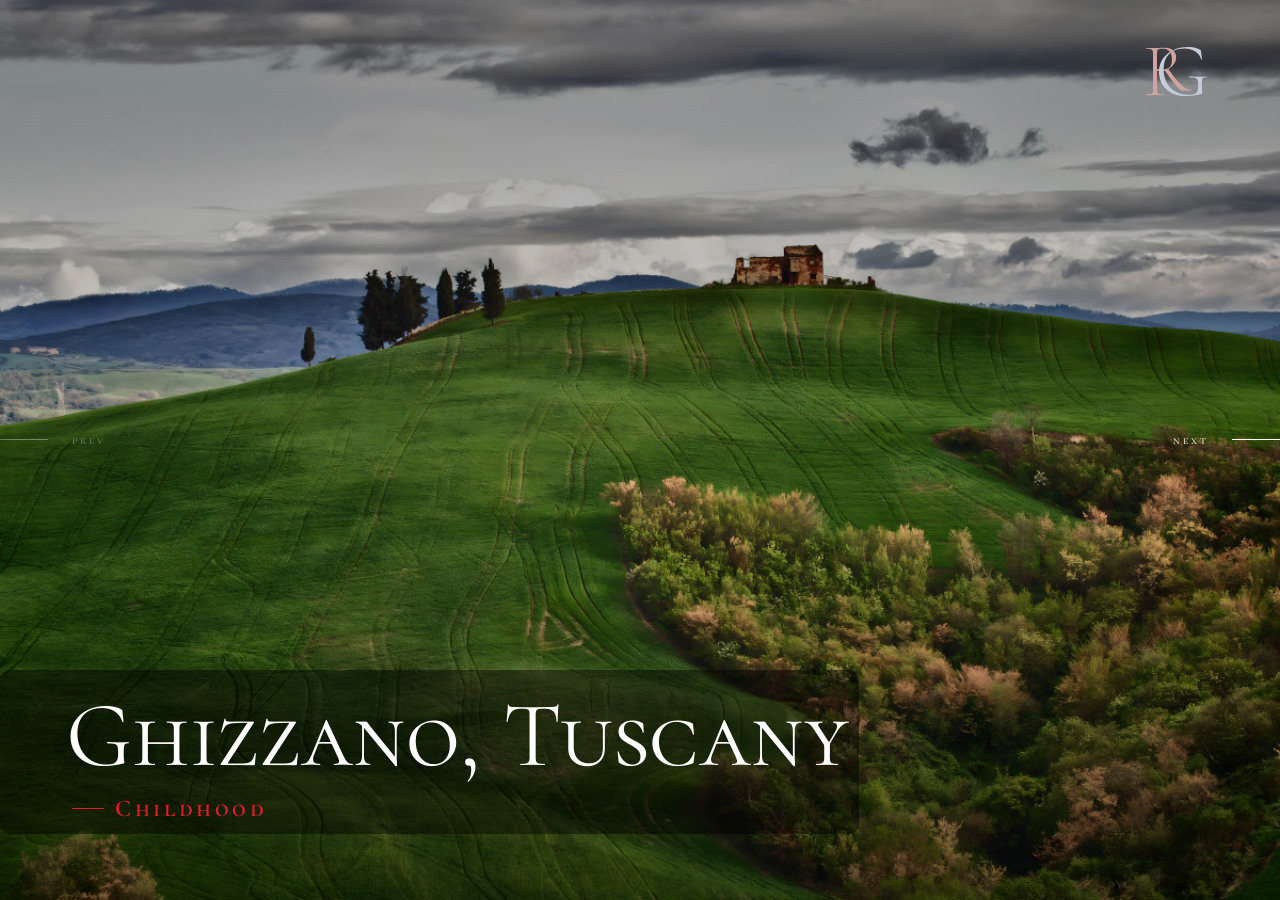
==== about/index.html @ 848dc3fd "js" ====
<html><head>
    <title>About | Rosaria Giorgi</title>
    <!-- Metadata -->
    <meta charset="utf-8" />
    <meta name="viewport" content="width=device-width, initial-scale=1">
    <meta property="og:title" content="About Rosaria Giorgi">
    <meta property="og:description" content="Mystery Writer">
    <meta property="og:image" content="https://www.rosariagiorgi.com/assets/images/RosariaGiorgi-face.jpg">

    <!-- Favicon -->
    <link rel="icon" href="../assets/images/RG.svg">
    <!-- CSS Plugins -->
    <link rel="stylesheet" href="../assets/css/plugins.min.css">
    <!-- Custom CSS File -->
    <link rel="stylesheet" href="../assets/css/style.css">
    <link href='https://fonts.googleapis.com/css?family=Cormorant SC' rel='stylesheet'>
    <link href='https://fonts.googleapis.com/css?family=Charm' rel='stylesheet'>
  </head>
  <body>
    <div class="ms-main-container loaded" style="opacity: 1;">
      <!-- Preloader -->
      <div class="ms-preloader" style="opacity: 0; visibility: hidden;"></div>
      <!-- Header -->
      <header class="ms-header navbar-white" >
        <nav class="ms-nav">
          <div class="ms-logo nodisplay" >
            <a href="index.html" data-type="page-transition">
              <div class="logo-dark"><img src="../assets/images/RG.svg" alt="logo image"></div>
              <div class="logo-light current"><img src="../assets/images/RG.svg" alt="logo image"></div>
            </a>
          </div>
          <button class="hamburger" type="button" data-toggle="navigation">
          <span class="hamburger-box" >
            <span class="hamburger-label"></span>
            <span class="hamburger-inner logo-light current">
                <img src="../assets/images/RG.svg" alt="logo image">
            </span>
          </span>
          </button>
          <div class="height-full-viewport">
            <ul class="ms-navbar">
              <!-- Nav Link -->
              <li class="nav-item">
                <a href="../" data-type="page-transition">
                  <span class="ms-btn">Home</span>
                  <span class="nav-item__label">Back to home page</span>
                </a>
              </li>
              <!-- Nav Link -->
              <li class="nav-item nodisplay">
                <a href="../TheLessUnkind" data-type="page-transition">
                  <span class="ms-btn">The Less Unkind</span>
                  <span class="nav-item__label">A Mystery of Secrets, art and unlikely friendships</span>
                </a>
              </li>
              <!-- Nav Link -->
              <li class="nav-item">
                <a href="../about" data-type="page-transition">
                  <span class="ms-btn">About</span>
                  <span class="nav-item__label">A bit about me</span>
                </a>
              </li>
            </ul>
          </div>
        </nav>
      </header>
      <!-- Container -->
      <main class="ms-container home-slider">
        <!-- Swiper Slider -->
        <div class="swiper-container swiper-container-horizontal">
          <div class="swiper-wrapper">
            <!-- Slide -->
            <div class="swiper-slide">
              <div class="slide-inner" data-swiper-parallax="45%">
                <div class="overlay"></div>
                <div class="slide-inner--image" style="background-image: url('../assets/images/Ghizzano-1.jpg')"></div>
                <div class="slide-inner--info dark_background">
                  <div id="Childhood-popover" class="rg-popover" popover>
                    <p>
                      I grew up in a quaint little Italian village, nestled among the rolling hills of Tuscany.
                       With more books than people, I read all the time, devouring every genre that came my way.
                    </p>
                  </div>
                  <h1>Ghizzano, Tuscany</h1>
                  <button popovertarget="Childhood-popover" class="ms-btn--slider">Childhood</button>
                </div>
              </div>
            </div>
            <!-- Slide -->
            <div class="swiper-slide">
              <div class="slide-inner" data-swiper-parallax="45%">
                <div class="overlay"></div>
                <div class="slide-inner--image" style="background-image: url('../assets/images/Pisa-2.jpg')">
                </div>
                <div class="slide-inner--info dark_background">
                  <div id="University-popover" class="rg-popover" popover>
                    <p>
                      I studied Scandinavian Languages and Literature, graduating summa cum
  laude from the University of Pisa.
                    </p>
                </div>
                  <h1>Pisa, Italy</h1>
                  <button popovertarget="University-popover" class="ms-btn--slider">University</button>
                </div>
              </div>
            </div>
            <!-- Slide -->
            <div class="swiper-slide">
              <div class="slide-inner" data-swiper-parallax="45%">
                <div class="overlay"></div>
                <div class="slide-inner--image" style="background-image: url('../assets/images/Copenhagen-4.webp')">
                </div>
                <div class="slide-inner--info dark_background">
                  <div id="Researcher-popover" class="rg-popover" popover>
                    <p>
                      My thesis took me to Copenhagen. I stumbled across the
  bold idea of a Denmark-Sweden bridge, which would later captivate audiences worldwide when starring in its own TV show …<i>The
  Bridge</i>.
                    </p>                    
                  </div>

                  <h1>Copenhagen, Denmark</h1>
                  <button popovertarget="Researcher-popover" class="ms-btn--slider">Researcher</button>
                </div>
              </div>
            </div>
            <!-- Slide -->
            <div class="swiper-slide">
              <div class="slide-inner" data-swiper-parallax="45%">
                <div class="overlay"></div>
                <div class="slide-inner--image" style="background-image: url('../assets/images/Dublin-1.jpg')">
                </div>
                <div class="slide-inner--info dark_background">
                  <div id="Entrepreneur-popover" class="rg-popover" popover>
                    <p>
                      The Celtic Tiger transformed me into an entrepreneur. I founded a fashion startup 
                      and spent over a decade in Dublin, mastering the art of dodging raindrops.
                    </p>                    
                  </div>

                  <h1>Dublin, Ireland</h1>
                  <button popovertarget="Entrepreneur-popover" class="ms-btn--slider">Entrepreneur</button>
                </div>
              </div>
            </div>
            <!-- Slide -->
            <div class="swiper-slide">
              <div class="slide-inner" data-swiper-parallax="45%">
                <div class="overlay"></div>
                <div class="slide-inner--image" style="background-image: url('../assets/images/Xauxa-1.jpg')">
                </div>
                <div class="slide-inner--info dark_background">
                  <div id="Startups-popover" class="rg-popover" popover>
                    <p>
                      I’ve been a founder in fashion, technology, travel and even chocolate startups. 
                      These ventures have taken me on a thrilling journey where style meets innovation and 
                      wanderlust fuels progress.
                    </p>                    
                  </div>

                  <h1>The World</h1>
                  <button popovertarget="Startups-popover" class="ms-btn--slider">Startups</button>
                </div>
              </div>
            </div>
            <!-- Slide -->
            <div class="swiper-slide">
              <div class="slide-inner" data-swiper-parallax="45%">
                <div class="overlay"></div>
                <div class="slide-inner--image" style="background-image: url('../assets/images/Puccino-1.jpg')">
                </div>
                <div class="slide-inner--info dark_background">
                  <div id="Author-popover" class="rg-popover" popover>
                    <p>
                      I swapped the Irish rain for the
  Canadian snow when I moved to Toronto, where I currently live with my husband and
  our feline overlord, Puccino, aka The King of Toronto.
                    </p>                    
                  </div>
                  <h1>Toronto, Canada</h1>
                  <button popovertarget="Author-popover" class="ms-btn--slider">Author</button>
                </div>
              </div>
            </div>            
            <!-- Slide -->
            <div class="swiper-slide">
              <div class="slide-inner" data-swiper-parallax="45%">
                <div class="overlay"></div>
                <div class="slide-inner--image" style="background-image: url('../assets/images/RosariaGiorgi-3.jpg')">
                </div>
                <div class="slide-inner--info dark_background">

                    <h6>
                      <a href="https://x.com/giorgirosaria" target="_blank">
                          <svg xmlns="http://www.w3.org/2000/svg"  viewBox="0 0 50 50" width="32px" fill="white"><path d="M 5.9199219 6 L 20.582031 27.375 L 6.2304688 44 L 9.4101562 44 L 21.986328 29.421875 L 31.986328 44 L 44 44 L 28.681641 21.669922 L 42.199219 6 L 39.029297 6 L 27.275391 19.617188 L 17.933594 6 L 5.9199219 6 z M 9.7167969 8 L 16.880859 8 L 40.203125 42 L 33.039062 42 L 9.7167969 8 z"/></svg>
                      </a>
                      &nbsp;&nbsp;&nbsp;
                      <a href="https://instagram.com/rosaria.giorgi" target="_blank">
                        <svg xmlns="http://www.w3.org/2000/svg"  viewBox="0 0 50 50" width="32px"  fill="white"><path d="M 16 3 C 8.8324839 3 3 8.8324839 3 16 L 3 34 C 3 41.167516 8.8324839 47 16 47 L 34 47 C 41.167516 47 47 41.167516 47 34 L 47 16 C 47 8.8324839 41.167516 3 34 3 L 16 3 z M 16 5 L 34 5 C 40.086484 5 45 9.9135161 45 16 L 45 34 C 45 40.086484 40.086484 45 34 45 L 16 45 C 9.9135161 45 5 40.086484 5 34 L 5 16 C 5 9.9135161 9.9135161 5 16 5 z M 37 11 A 2 2 0 0 0 35 13 A 2 2 0 0 0 37 15 A 2 2 0 0 0 39 13 A 2 2 0 0 0 37 11 z M 25 14 C 18.936712 14 14 18.936712 14 25 C 14 31.063288 18.936712 36 25 36 C 31.063288 36 36 31.063288 36 25 C 36 18.936712 31.063288 14 25 14 z M 25 16 C 29.982407 16 34 20.017593 34 25 C 34 29.982407 29.982407 34 25 34 C 20.017593 34 16 29.982407 16 25 C 16 20.017593 20.017593 16 25 16 z"/></svg>
                    </a>
                    &nbsp;&nbsp;&nbsp;&nbsp;
                      <a href="mailto:info@rosariagiorgi.com" target="_blank">
                        <svg xmlns="http://www.w3.org/2000/svg" viewBox="0 0 512 512" width="32px"  fill="white">
                          <g>
                            <g>
                              <path d="M503.83,78.979H8.17c-4.513,0-8.17,3.658-8.17,8.17v337.702c0,4.512,3.657,8.17,8.17,8.17h495.66
                                c4.513,0,8.17-3.658,8.17-8.17V87.149C512,82.637,508.343,78.979,503.83,78.979z M495.66,416.681H16.34V95.319H495.66V416.681z"/>
                            </g>
                          </g>
                          <g>
                            <g>
                              <path d="M473.351,386.123L330.108,256l143.24-130.123c3.34-3.034,3.588-8.201,0.555-11.541c-3.035-3.34-8.202-3.586-11.542-0.553
                                L256,301.246L49.642,113.786c-3.338-3.033-8.506-2.788-11.542,0.553c-3.034,3.34-2.787,8.507,0.554,11.541L181.892,256
                                L38.655,386.12c-3.34,3.034-3.588,8.201-0.553,11.541c1.612,1.775,3.828,2.677,6.05,2.677c1.961,0,3.926-0.702,5.491-2.123
                                l144.4-131.177l56.464,51.293c1.558,1.415,3.525,2.123,5.494,2.123c1.968,0,3.936-0.707,5.494-2.123l56.465-51.294
                                l144.404,131.181c1.565,1.422,3.531,2.123,5.491,2.123c2.222,0,4.437-0.902,6.05-2.677
                                C476.939,394.324,476.692,389.157,473.351,386.123z"/>
                            </g>
                          </g>
                        </svg>
                    </a>
                    </h6>
                  <a href="mailto:info@rosariagiorgi.com"  class="ms-btn--slider">Get in Touch</a>
                </div>
              </div>
            </div>
          </div>
          <div class="swiper-nav-btn">
            <div class="swiper-button-prev swiper-button-white">prev</div>
            <div class="swiper-button-next swiper-button-white swiper-button-disabled">next</div>
          </div>
          <!-- Pagination -->
          <div class="expanded-timeline">
            <div class="expanded-timeline__counter"><span>4</span><span>4</span></div>
            <div class="swiper-pagination swiper-pagination-progress"><span class="swiper-pagination-progressbar" style="transform: translate3d(0px, 0px, 0px) scaleX(1) scaleY(1); transition-duration: 1000ms;"></span></div>
            <div class="scroll-message">
              <svg xmlns="http://www.w3.org/2000/svg" viewBox="0 0 16.5 15.98" class="scroll-svg"><title>Asset 1</title><g>
              <g data-name="Layer 1"><polygon fill="#fff" points="0 4.64 0.71 5.34 3.85 2.2 3.85 15.98 4.85 15.98 4.85 2.2 8 5.34 8.71 4.64 4.35 0.29 0 4.64"></polygon><polygon fill="#fff" points="11.65 0 11.65 13.79 8.5 10.64 7.79 11.35 12.15 15.7 16.5 11.35 15.79 10.64 12.65 13.79 12.65 0 11.65 0"></polygon></g></g></svg>Scroll
            </div>
          </div>
        </div>
      </main>
      <!-- /Container -->
    </div>
    <!-- JS Libraries -->
    <!-- jquery-2.1.3.min js -->
    <script type="text/javascript" src="../assets/js/jquery-3.2.1.min.js"></script>
    <!-- Vendors -->
    <script type="text/javascript" src="../assets/js/plugins.min.js"></script>
    <!-- Main js -->
    <script type="text/javascript" src="../assets/js/main.js"></script>
  
</body></html>
---- assets/css/style.css ----
/**
 * 1. General style
 */

::selection {
    background: #555;   
    color: #fff;
}
::-moz-selection {
    background: #555;    
    color: #fff;
}
body {
    background: #151515;
    padding: 0;
    margin: 0 auto;
    min-height: 100dvh;
    font-family: 'Cormorant SC';
    font-size: 22px;
    color: #151515;
}
article,
aside,
details,
figcaption,
footer,
header,
hgroup,
nav,
section {
    display: block;
}
button, a {
    color: #df1f29;
    text-decoration: none;
    font-family: 'Cormorant SC';
    font-size: x-large;
}
blockquote {
    padding: 10px 20px;
    color: #151515;
    font-size: 1.4em;
    font-style: italic;
    font-weight: 300;
    margin: 0 auto 30px;
}
ul {
    list-style-type: none;
    list-style: none;
    padding-left: 0 !important;
    -webkit-padding-start: initial !important;
    -moz-padding-start: initial;
}
menu,
ol,
ul {
    padding: 0 !important;
}
button {
    background: transparent;
    border: none;
}
button:focus {
    outline: none;
}
input,
textarea {
    font-family: 'Yantramanav', Arial;
}
textarea {
    padding: 14px;
}
input:focus,
textarea:focus {
    outline: none !important;
    border: 1px solid #df1f29;
    box-shadow: none;
}
input[type="submit"] {
    position: absolute;
    display: inline-block;
    left: 0;
    top: 0;
    opacity: 0;
    z-index: 3;
    width: 100%;
    height: 100%;
    padding: 0;
    margin: 0;
    cursor: pointer;
}
input[type="submit"]:focus {
    outline: none;
}
img {
    width: 100%;
}

/* 1.1 Typography */

h1,
h2,
h4,
h5,
h6 {
    color: #151515;
    margin-top: 0;
    text-transform: none;
}
h1 {
    font-size: calc(80px + 1vw);
}
h2 {
    font-size: calc(36px + 16 * (100vw - 992px) / 1508);
}
h3 {
    font-size: calc(28px + 16 * (100vw - 992px) / 1508);
    margin-bottom: 20px;
}
h4 {
    font-size: calc(24px + 16 * (100vw - 992px) / 1508);
    font-weight: 300;
}
h5 {
    font-size: 20px;
    font-weight: 400;
}
h6 {
    font-size: 18px;
    font-weight: 400;
    margin-bottom: calc(10px + 10 * (100vw - 992px) / 1508);
}
p {
    font-size: calc(18px + 2 * (100vw - 992px) / 1508);
    line-height: 1.8;
    font-weight: 300;
}

/* 1.2 Specials Classes */

.c-white {
    color: #fff !important;
}
.navbar-white {
    color: #fff;
    background-color: transparent !important;
}
.center-block {
    display: flex;
    justify-content: center;
}
.align-left {
    text-align: left;
}
.align-right {
    text-align: right;
}
.align-center {
    text-align: center;
    display: block;
}
.socials li {
    display: inline-block;
}
.share-links a {
    font-size: 19px;
    padding: .5em;
}
[class*="socicon-"] {
  display: inline-block;
  color: inherit;
  margin: 0;
  transition: opacity .3s ease;
}
#contact [class*="socicon-"] {
  padding-right: .7em;
}
[class*="socicon-"]:hover {
  opacity: .4;
}
/* 1.3 Button */

.ms-button {
  color: #151515;
  display: inline-block;
  position: relative;
  padding: .5em 1em;
  margin-bottom: 0;
  font-weight: 400 !important;
  font-size: 14px;
  letter-spacing: .15em;
  text-transform: none;
  text-align: center;
  white-space: nowrap;
  vertical-align: middle;
  touch-action: manipulation;
  cursor: pointer;
  -webkit-user-select: none;
  -moz-user-select: none;
  -ms-user-select: none;
  user-select: none;
  background-image: none;
  text-decoration: none;
  border: solid 1px;
  transition: color .4s ease;
}
.ms-button:after {
    position: absolute;
    display: block;
    content: attr(data-title);
    padding: 7px 0;
    font-size: 14px;
    left: 0;
    top: 0;
    width: 0%;
    background: #df1f29;
    color: #fff;
    text-indent: 1rem;
    transition: all .3s ease;
    overflow: hidden;
    border: none;
    bottom: 0;
}
.ms-button:hover {
  color: #df1f29;
}
.ms-button:active::after,
.ms-button:focus::after,
.ms-button:hover::after {
    width: 100%;
    padding-right: 25px;
}

.ms-btn--slider {
  text-transform: none;
  text-decoration: none;
  position: relative;
  display: flex;
  align-items: center;
  width: 17em;
  font-weight: 600;
  letter-spacing: .15em;
}
.ms-btn--slider::before{
    content: '';
    height: .1rem;
    width: 2rem;
    margin-right: .7rem;
    background: #df1f29;
    transition: width .3s ease;
}
.ms-btn--slider:hover::before {
  width: 3rem;
}

/**
 * 2. Header
 */

.ms-header {
    position: fixed;
    width: 100%;
    background-color: #fff;
    z-index: 3;
}
/* 2.1 Menu */

.ms-logo {
    position: relative;
    z-index: 7;
    height: 50px;
}
.logo-dark,
.logo-light {
    position: absolute;
    width: 100%;
    height: 100%;
    opacity: 0;
    transition: opacity .3s ease .4s;
}
.ms-logo img {
    width: auto;
    height: 100%;
}
.logo-dark.current,
.logo-light.current {
    opacity: 1;
}
.logo-dark.active,
.logo-light.active {
    opacity: 1;
    transition: opacity .1s;
}
.ms-nav {
    padding: 2em 3em;
    color: inherit;
}

/* 2.2 Burger button */

.hamburger {
    margin-right: 0;
    margin-left: auto;
    overflow: visible;
    cursor: pointer;
    z-index: 7;
    border: 0;
    transition-timing-function: linear;
    transition-duration: .3s ease;
    transition-property: opacity, -webkit-filter;
    transition-property: opacity, filter;
    transition-property: opacity, filter, -webkit-filter;
}
.navbar-white .hamburger-label {
    color: #fff;
}
.hamburger-label {
    display: block;
    font-family: 'Yantramanav', Arial;
    font-size: 16px;
    width: 100%;
    height: auto;
    position: relative;
    top: 0;
    left: -4em;
    padding-right: 4em;
    text-transform: none;
    line-height: 1.5em;
    transition: color .3s ease .4s;
    color: #151515;
}
.hamburger.is-active .hamburger-label {
    color: #fff !important;
    transition: color .1s ease;
}
.hamburger-box {
    position: relative;
    display: inline-block;
    vertical-align: middle;
}
.hamburger-inner {
    display: block;
    top: 0;
}


.nodisplay{
    display: none !important;
}

/* 2.3 Collapse navigation */

.ms-nav {
    display: flex;
    align-items: center;
}
.height-full-viewport {
    position: fixed;
    display: flex;
    flex-direction: column;
    justify-content: center;
    align-items: center;
    overflow-y: auto;
    left: 0;
    top: 0;
    width: 100%;
    height: 0%;
    background-color: #151515;
    z-index: 5;
    overflow: hidden;
    transition: height .8s cubic-bezier(0.3, 1, 0.3, 1) .1s;
}
.ms-navbar {
    z-index: 6;
    margin: 0 auto;
    display: block;
    width: auto;
    height: auto;
    top: 0;
    left: 0;
}
.ms-nav.is-visible .height-full-viewport {
    height: 100dvh;
    transition: height 1s ease;
}
.nav-item {
    cursor: pointer;
    padding: .75em;
    opacity: 0;
    width: 400px;
    margin-left: 3em;
    transition: opacity .3s ease;
}
.ms-navbar a {
    display: block;
}
.ms-navbar .ms-btn {
    display: inline-block;
    text-transform: none;
    line-height: 1;
    padding: 0 0.25em;
    position: relative;
}
.ms-navbar .ms-btn {
    font-size: 1.75em;
    letter-spacing: .02em;
    color: #fff;
    font-weight: 700 !important;
    -webkit-backface-visibility: hidden;
    backface-visibility: hidden;
}
.ms-btn::before {
    content: '';
    position: absolute;
    top: 0;
    left: 0;
    width: 100%;
    height: 100%;
    background: #df1f29;
    height: .1rem;
    top: 50%;
    width: 0;
    transition: width .3s ease;
}
.nav-item__label {
    position: relative;
    display: block;
    margin: 0.5em 0 0 0;
    margin-top: 0.25em;
    padding: 0.5em;
    color: #555;
    transition: color .3s ease;
    text-decoration: none;
}
.nav-item:hover .nav-item__label {
    color: #9a9a9a;
}
.is-visible .nav-item {
    opacity: 1;
    transition: opacity 2s cubic-bezier(0.16, 1.08, 0.38, 0.98) .3s;
}
.nav-item .ms-btn {
    transition: all .3s ease;
}
.nav-item:active .ms-btn,
.nav-item:focus .ms-btn,
.nav-item:hover .ms-btn {
    color: #df1f29;
    opacity: 1;
    padding-left: 2.4rem;
}
.nav-item:active .ms-btn::before,
.nav-item:focus .ms-btn::before,
.nav-item:hover .ms-btn::before {
    width: 2rem;
}

/**
 * 3. Pages Style
 */

.ms-preloader {
    width: 100%;
    height: 100%;
    position: fixed;
    z-index: 8;
    top: 0;
    left: 0;
    opacity: 1;
    visibility: visible;
    background-color: #151515;
}
.ms-main-container {
    position: relative;
    width: 100%;
    min-height: 100dvh;
    opacity: 0;
    background-color: #fff;
}
.ms-container {
    width: 100%;
    height: 100%;
    position: relative;
    padding-top: 12em;
}
.ms-section__block {
    width: 85%;
    max-width: 88em;
    margin: 0 auto 6em;
}
.ms-page-title span {
    text-transform: none;
    letter-spacing: .15em;
    color: #df1f29;
}
.page-header {
    text-transform: none;
    position: relative;
    margin: 15px 0;
}
.page-desc {
    width: 50vh;
    font-size: 1.5em;
    line-height: 1.5;
    color: #151515;
    letter-spacing: .05em;
}

/**
 * 4. Home Slider
 */

.home-slider {
    padding-top: 0 !important;
}
.swiper-container {
    width: 100%;
    height: 100dvh;
}
.swiper-slide {
    overflow: hidden;
}
.overlay {
    position: absolute;
    width: 100%;
    height: 100%;
    top: 0;
    left: 0;
    z-index: 1;
    opacity: 1;
    background: -moz-linear-gradient(top, black 0, transparent 50%, transparent 63%, rgba(0, 0, 0, 1) 100%);
    background: -webkit-linear-gradient(top, black 0, transparent 50%, transparent 63%, rgba(0, 0, 0, 1) 100%);
    background: linear-gradient(to bottom, black 0, transparent 50%, transparent 63%, rgba(0, 0, 0, 1) 100%);
    filter: progid: DXImageTransform.Microsoft.gradient(startColorstr='#000000', endColorstr='#c9000000', GradientType=0);
    transition: all .65s ease;
}
.swiper-slide-duplicate-active .overlay,
.swiper-slide-active .overlay {
    opacity: .4;
}
.slide-inner {
    position: absolute;
    width: 100%;
    height: 100%;
    left: 0;
    top: 0;
    background: #000;
}
.slide-inner--image {
    position: absolute;
    width: 100%;
    height: 100%;
    background-size: cover;
    background-position: center;
    opacity: .2;
    transform: scale(1.07);
    -webkit-transition: opacity .6s ease-in-out, transform 2s ease .7s;
    -moz-transition: opacity .6s ease-in-out, transform 2s ease .7s;
    transition: opacity .6s ease-in-out, transform 2s ease .7s;
}
.swiper-slide-duplicate-active .slide-inner--image,
.swiper-slide-active .slide-inner--image {
    opacity: 1;
    transform: scale(1);
}

/* 4.1 Slider navigation buttons */

.swiper-button-prev,
.swiper-button-next {
    text-transform: none;
    color: #fff;
    letter-spacing: .2em;
    line-height: 2em;
    font-size: 12px;
    width: auto;
    height: 24px;
    background-image: none !important;
    -webkit-backface-visibility: hidden;
    backface-visibility: hidden;
}
.swiper-button-prev {
    padding-left: 6em;
    left: 0;
    -webkit-transition: padding-left .3s ease;
    -moz-transition: padding-left .3s ease;
    transition: padding-left .3s ease;
}
.swiper-button-next {
    padding-right: 6em;
    right: 0;
    -webkit-transition: padding-right .3s ease;
    -moz-transition: padding-right .3s ease;
    transition: padding-right .3s ease;
}
.swiper-button-prev::after {
    content: "";
    width: 4em;
    height: 1px;
    background-color: #fff;
    position: absolute;
    left: 0;
    top: calc(50% - 1px);
    -webkit-transition: width .3s ease;
    -moz-transition: width .3s ease;
    transition: width .3s ease;
}
.swiper-button-next::after {
    content: "";
    width: 4em;
    height: 1px;
    background-color: #fff;
    position: absolute;
    right: 0;
    top: calc(50% - 1px);
    -webkit-transition: width .3s ease;
    -moz-transition: width .3s ease;
    transition: width .3s ease;
}
.swiper-button-prev:hover {
    padding-left: 90px;
}
.swiper-button-prev:hover::after {
    width: 75px;
}
.swiper-button-next:hover {
    padding-right: 90px;
}
.swiper-button-next:hover::after {
    width: 75px;
}

/* 4.2 Slider inner info */

.slide-inner--info {
    position: absolute;
    width: auto;
    min-height: 50px;
    bottom: 3em;
    padding-left: 3em;
    color: #fff;
    z-index: 1;
    opacity: 0;
    transition: opacity 1s ease;
    -webkit-user-select: none;
    -moz-user-select: none;
    -ms-user-select: none;
    user-select: none;
}
.swiper-slide-active .slide-inner--info {
    opacity: 1;
    transition: opacity 1s ease 1s;
}
.slide-inner--info h1 {
    margin: 10px 0;
    text-transform: none;
    font-weight: 400;
    line-height: 1em;
    color: #fff;
}
.slide-inner--info p {
    background: #00000070;
    max-width: 800px;
    padding: 10px;
    border-radius: 10px;
    font-family: 'Charm';
    font-size: 24px;
    text-align: center;
    color: #fff;
}
.slide-inner--info h6 {
    color: #fff;
}
.slide--info__link {
    text-transform: none;
    color: #fff;
    text-decoration: none;
    border-bottom: solid 2px;
}
.swiper-slide--bottom {
    position: absolute;
    z-index: 2;
    bottom: 0;
    left: 0;
    right: 0;
    height: 90px;
    width: 100%;
    max-width: 1440px;
    margin: 0 auto;
}

/* 4.3 Pagination */

.expanded-timeline {
    display: none !important;
    position: absolute;
    display: flex;
    align-items: center;
    justify-content: right;
    z-index: 3;
    bottom: 2.8em;
    right: 3em;
    width: 40vh;
}
.swiper-pagination-progress {
    z-index: 4;
    width: 85%;
    left: 0;
    right: 0;
    height: 1px;
    background-color: rgba(255, 255, 255, .5);
}
.swiper-pagination-progressbar {
    background: #fff !important;
}
.expanded-timeline__counter span {
    text-align: center;
    margin-left: 1.8em;
    margin-right: 100%;
    padding: .4em 0;
    color: #fff;
    display: block;
}
.scroll-message {
    position: absolute;
    right: 0;
    color: #fff;
    opacity: .5;
    font-size: 12px;
    display: flex;
    flex-direction: column;
    justify-content: center;
    text-align: center;
    letter-spacing: .15em;
}
.scroll-svg {
    width: 24px;
    margin: 0 auto 1.2em;
    display: block;
}

/**
 * 5. Albums
 */

.filtr-container {
    transition: height .5s ease-out;
    overflow: hidden;
}
.filtr-btn {
    display: inline-block;
    margin-bottom: 2.4em;
}
.filtr-btn li {
    cursor: pointer;
    display: inline-block;
    opacity: .5;
    margin-bottom: 15px;
    transition: opacity .3s ease;
}
.filtr-btn h6 {
    margin-bottom: 0;
    padding-right: 1.2em;
}
.filtr-btn li.active {
    opacity: 1;
}
.filtr-btn li:hover {
    opacity: 1 !important;
}
.album-item {
    padding-bottom: 1.8em;
}
.album-item a {
    padding-top: 60%;
    display: flex;
    overflow: hidden;
    position: relative;
    z-index: 9;
}
.album-item__img {
    position: absolute;
    width: 100%;
    height: 100%;
    top: 0;
    left: 0;
    background-position: 50% 50%;
    background: no-repeat;
    background-position: center;
    background-size: cover;
    transform: scale(1);
    transition: transform .3s ease;
}
.album-item__overlay {
    position: absolute;
    top: 0;
    left: 0;
    width: 100%;
    height: 100%;
    z-index: 2;
    overflow: hidden;
}
.album-item__cover {
    position: absolute;
    top: 0;
    left: 0;
    width: 100%;
    height: 100%;
    background-color: rgba(0, 0, 0, .7);
    z-index: 1;
    overflow: hidden;
    opacity: 0;
    transition: opacity .3s ease;
}
.album-item__overlay h5 {
    position: relative;
    color: #fff;
    margin: 0;
    max-width: 100%;
    padding: 1em;
    height: 100%;
    display: flex;
    justify-content: center;
    align-items: center;
    -webkit-backface-visibility: hidden;
    backface-visibility: hidden;
    z-index: 1;
    transform: scale(1.5);
    opacity: 0;
    transition: all .3s ease;
}
.album-item:hover .album-item__img {
    transform: scale(1.1);
}
.album-item:hover .album-item__cover,
.album-item:hover .album-item__overlay h5 {
    opacity: 1;
    transform: translateZ(0);
}

/**
 * 6. Gallery
 */

.ug-thumb-overlay:hover::before {
    top: 15px;
    right: 15px;
}
.ug-thumb-overlay:hover::after {
    bottom: 15px;
    left: 15px;
}
.ug-thumb-image {
    -webkit-backface-visibility: hidden;
    backface-visibility: hidden;
    opacity: 0;
    transition: transform .3s ease, opacity 2s cubic-bezier(0.16, 1.08, 0.38, 0.98) 0s !important;
}
.ug-thumb-image {
    transform: scale(1) !important;
}
.ug-thumb-wrapper,
.post-item {
    pointer-events: none;
}
.ug-thumb-wrapper.ug-tile.ug-tile-clickable.ug-thumb-ratio-set:hover .ug-thumb-image {
    transform: scale(1.1) !important;
}

/**
 * 7. Blog
 */

.ms-right-sidebar {
    display: inline-block;
}
.ms-right-sidebar h5 {
    margin-bottom: 15px;
}
.ms-right-sidebar a {
    display: block;
    border-top: solid 1px rgba(103, 103, 103, .3);
    padding: 15px 0;
}
.ms-right-sidebar a:hover .post-item__title,
.ms-right-sidebar a:hover .post-item__title {
    color: #df1f29;
}
.ms-right-sidebar .post-item__title {
    margin-bottom: 0;
    transition: color .3s ease;
}
.ms-right-sidebar .post-item__date {
    margin-top: .3em;
}
#ms-blog-post img {
    margin-bottom: 30px;
}
.post-item {
    margin-bottom: 3em;
    padding-right: 3em;
}
.post-item:nth-child(2n) {
    padding-right: 15px;
    padding-left: 3em;
}
.post-item__img {
    position: relative;
    overflow: hidden;
}
.album-item__overlay::before,
.post-item__img::before {
    content: '';
    position: absolute;
    width: 100%;
    height: 100%;
    top: 0;
    left: 0;
    z-index: 1;
    opacity: 1;
    background-color: rgb(240, 240, 240);
    transition: opacity 2s cubic-bezier(0.16, 1.08, 0.38, 0.98) 1.2s;
}
.loaded .album-item__overlay::before,
.loaded .post-item__img::before {
    opacity: 0;
}
.post-item__img img {
    width: 100%;
    height: auto;
    max-height: 35em;
    padding: 0;
    display: block;
}
.post-item__img::after {
    content: '';
    position: absolute;
    width: 100%;
    height: 100%;
    top: 0;
    left: 0;
    z-index: 1;
    opacity: 0;
    background: rgba(231, 55, 39, 0);
    background: -moz-radial-gradient(center, ellipse cover, rgba(231, 55, 39, 0) 0%, rgba(0, 0, 0, 1) 100%);
    background: -webkit-gradient(radial, center center, 0px, center center, 100%, color-stop(0%, rgba(231, 55, 39, 0)), color-stop(100%, rgba(0, 0, 0, 1)));
    background: -webkit-radial-gradient(center, ellipse cover, rgba(231, 55, 39, 0) 0%, rgba(0, 0, 0, 1) 100%);
    background: -o-radial-gradient(center, ellipse cover, rgba(231, 55, 39, 0) 0%, rgba(0, 0, 0, 1) 100%);
    background: -ms-radial-gradient(center, ellipse cover, rgba(231, 55, 39, 0) 0%, rgba(0, 0, 0, 1) 100%);
    background: radial-gradient(ellipse at center, rgba(231, 55, 39, 0) 0%, rgba(0, 0, 0, 1) 100%);
    filter: progid: DXImageTransform.Microsoft.gradient( startColorstr='#e73727', endColorstr='#000000', GradientType=1);
    transition: opacity .3s ease;
}
.post-item__info {
    position: relative;
    margin: 2.5em 0 0 2.5em;
}
.post-item__title {
    width: 100%;
    max-width: 400px;
    margin-left: 0;
    margin-right: auto;
    margin-bottom: 20px;
}
.post-item__date {
    margin-left: 0;
    margin-right: auto;
    color: rgba(0, 0, 0, 0.7);
    font-size: 14px;
}
.post-item__link {
    position: absolute;
    width: auto;
    bottom: 0;
    right: 0;
    padding-right: 3em;
    font-size: 14px;
    text-transform: none;
    letter-spacing: .12em;
    -webkit-transition: padding-right .3s ease;
    -moz-transition: padding-right .3s ease;
    transition: padding-right .3s ease;
}
.post-item__link::after {
    content: '';
    width: 2em;
    height: 1px;
    position: absolute;
    top: calc(50% - 1px);
    right: 0;
    background: red;
    -webkit-transition: width .3s ease;
    -moz-transition: width .3s ease;
    transition: width .3s ease;
}
.post-item:hover .post-item__img::after {
    opacity: .7;
}
.post-item:hover .post-item__link::after {
    width: 3em;
}
.post-item:hover .post-item__link {
    padding-right: 4em;
}
.ms-pagination {
    padding: 0;
    display: flex;
    justify-content: center;
}
.page-item {
    height: auto;
    position: relative;
    display: inline-block;
    margin: 0 .5em;
    border-right: none !important;
}
.page-item:last-child {
    border-right: solid 1px rgba(0, 0, 0, .1);
}
.page-link {
    padding: 1em;
    display: block;
    line-height: 1em;
}

/**
 * 8. About
 */

.about__info {
    justify-content: center;
    display: flex;
    flex-direction: column;
}
.about__info h4 {
    margin: 1em 0;
}
#about .row {
    margin-bottom: 9em;
}

/**
 * 9. Contact
 */

.form-group {
    position: relative;
    margin: 0;
    transition: border-color .3s ease;
}
.form-control {
    position: relative;
    display: block;
    width: 100%;
    padding: 0 1em;
    height: 34px;
    font-size: calc(16px + 2 * (100vw - 992px) / 1508);
    color: #151515;
    font-weight: 300;
    margin-bottom: 2em;
    background-image: none;
    border: 1px solid #555;
}
#message {
    min-height: 150px;
    max-height: 150px;
    max-width: 100%;
    min-width: 100%;
    padding: 10px 14px;
}
label.error {
    position: absolute;
    bottom: 1.2em;
    font-size: 12px;
    color: #df1f29;
}

/**
 * 10. Footer
 */

footer {
    position: relative;
    right: 0;
    bottom: 0;
    left: 0;
    width: 100%;
    background: #fff;
}
.ms-footer {
    width: 85%;
    max-width: 88em;
    margin: 0 auto;
    display: flex;
    font-size: 16px;
    align-items: center;
}
.ms-footer .copyright {
    padding: 1.2em 0;
    margin-left: 0;
    margin-right: auto;
}
.ms-footer .socials {
    padding: 0;
    margin-left: auto;
    margin-right: 0;
}
.ms-footer .socials a {
    padding-left: 15px;
}

.right-align-background {
    background-position: right;
}

[popover] {
    animation: fadeIn 0.5s ease-in;
    background: transparent;
    border: none;
  }

  @keyframes fadeIn {
    from {
      opacity: 0;
    }
    to {
      opacity: 1;
    }
  }


.img_norepeat {
    background-repeat: no-repeat;
    background-size: contain;
    background-position: top center;
}

.bg_white {
    background-repeat: no-repeat;
    background-size: contain;
}

@media only screen and (min-width: 805px) {
    .dark_background{
        background-color: #00000070;
        padding-top: 10px;
        padding-bottom: 10px;
        padding-right: 10px;
        border-radius: 10px;
    }


}

/**
 * 11. Responsive Rules
 */

@media only screen and (max-width: 805px) {
    .desktop_only{
        display: none;
    }

    h1 {
        font-size: calc(48px + 1vw);
    }
    h6 {
        font-size: 16px;
    }
    blockquote {
        margin: 0 auto 15px;
        font-size: 1em;
    }
    .expanded-timeline {
        width: 50vh;
    }
    .ms-nav {
        padding-top: 1.4em;
    }
    .ms-navbar .ms-btn {
        font-size: 1.4em;
    }
    .ms-navbar {
        position: relative;
        width: 100%;
        min-height: 100%;
        display: flex;
        justify-content: center;
        flex-direction: column;
        align-items: center;
        overflow-y: auto;
    }
    .nav-item {
        display: inline-block;
        width: auto;
        margin-left: 0;
    }
    .nav-item__label {
        display: none;
    }
    .ms-nav {
        padding-left: 15px;
        padding-right: 15px;
        padding-bottom: 1.4em;
    }
    .overlay {
        background: -moz-linear-gradient(top, black 0, transparent 35%, transparent 45%, rgba(0, 0, 0, 0.9) 100%);
        background: -webkit-linear-gradient(top, black 0, transparent 35%, transparent 45%, rgba(0, 0, 0, 0.9) 100%);
        background: linear-gradient(to bottom, black 0, transparent 35%, transparent 45%, rgba(0, 0, 0, 0.9) 100%);
        filter: progid: DXImageTransform.Microsoft.gradient(startColorstr='#000000', endColorstr='#c9000000', GradientType=0);
    }
    .swiper-button-prev,
    .swiper-button-next {
        bottom: 1.4em;
        top: auto;
    }
    .expanded-timeline {
        display: none;
    }
    .slide-inner--info {
        width: 100%;
        text-align: center;
        min-height: 50px;
        bottom: 10dvh;
        padding-left: 0;
        color: #fff;
        z-index: 1;
        opacity: 0;
        transition: opacity 1s ease;
        -webkit-user-select: none;
        -moz-user-select: none;
        -ms-user-select: none;
        user-select: none;
    }

    .slide-inner--info p {
        margin-left: 5;
        margin-right: 5;
        max-width: 100vw;
        font-size: 20px;
    }

    .ms-btn--slider {
        margin: 0 auto;
        display: inline-block;
        letter-spacing: .15em;
        background: #df1f29;
        color: #fff;
        padding: .5em 0;
        font-weight: 400;
        font-size: large;
        width: 16em;
        
    }
    .ms-btn--slider::before {
        content: '';
        display: none;
        width: 0;
    }
    .ms-container {
        padding-top: 6em;
        padding-bottom: 3em;
    }
    .ms-section__block {
        width: auto;
        margin: 0 15px 3em;
    }
    .page-desc {
        width: 100%;
        font-size: 1.2em;
        line-height: 1.5;
        color: #151515;
        letter-spacing: .05em;
    }
    .post-item,
    .post-item:nth-child(2n) {
        padding-right: 15px;
        padding-left: 15px;
    }
    #contact>div {
        margin-bottom: 30px;
    }
    .ms-footer .copyright {
        margin-left: auto;
    }
    .ms-footer .socials {
        display: none;
    }
    .hamburger-box {
        width: 32px;
        height: 32px;
    }
}
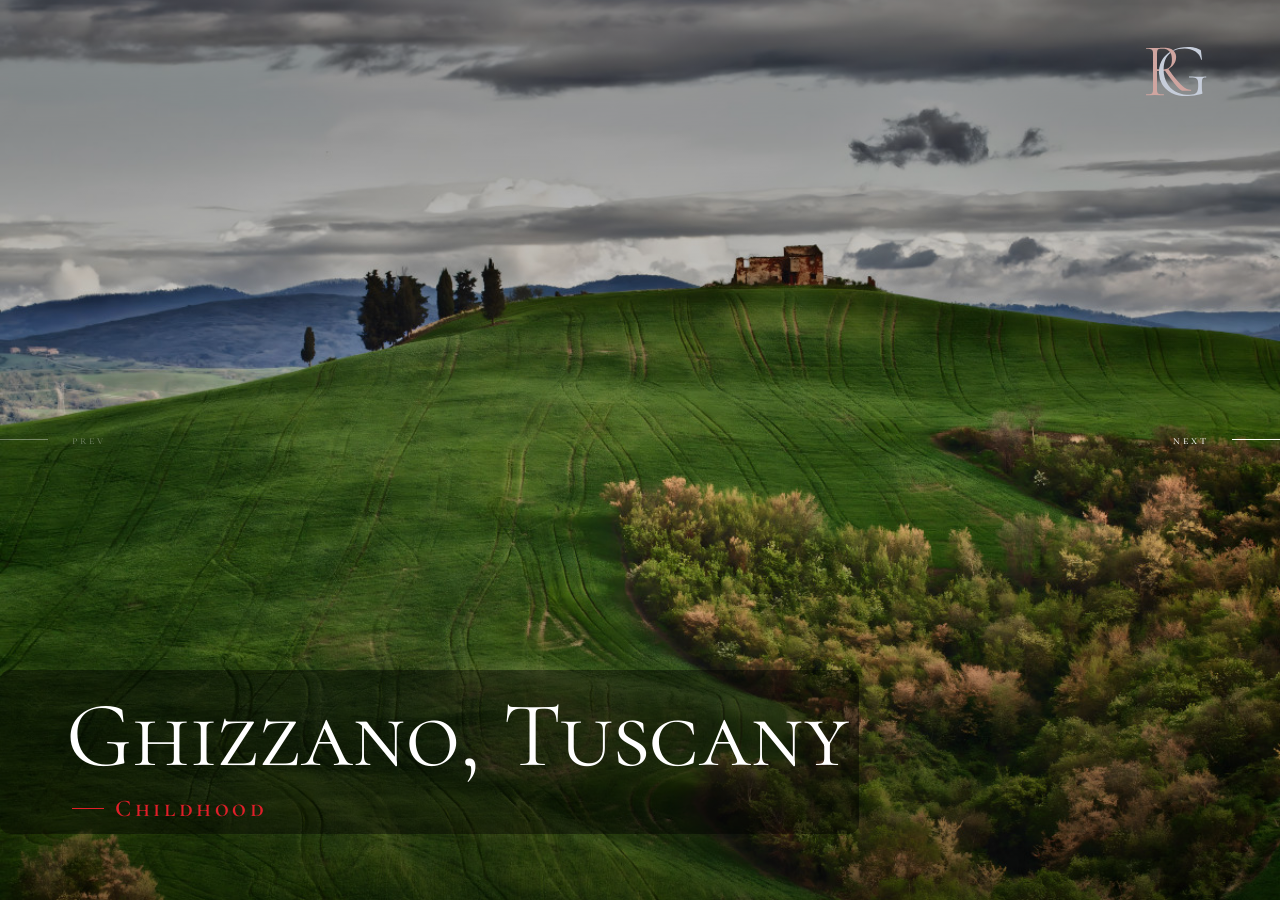
==== commit 01a37aaa: "menu" ====
--- a/about/index.html
+++ b/about/index.html
@@ -19,7 +19,7 @@
   <body>
     <div class="ms-main-container loaded" style="opacity: 1;">
       <!-- Preloader -->
-      <div class="ms-preloader" style="opacity: 0; visibility: hidden;"></div>
+      <div class="ms-preloader"></div>
       <!-- Header -->
       <header class="ms-header navbar-white" >
         <nav class="ms-nav">
@@ -47,10 +47,10 @@
                 </a>
               </li>
               <!-- Nav Link -->
-              <li class="nav-item nodisplay">
-                <a href="../TheLessUnkind" data-type="page-transition">
-                  <span class="ms-btn">The Less Unkind</span>
-                  <span class="nav-item__label">A Mystery of Secrets, art and unlikely friendships</span>
+              <li class="nav-item">
+                <a href="../thelessunkind" data-type="page-transition">
+                  <span class="ms-btn">Books</span>
+                  <span class="nav-item__label">Mystery Novels</span>
                 </a>
               </li>
               <!-- Nav Link -->
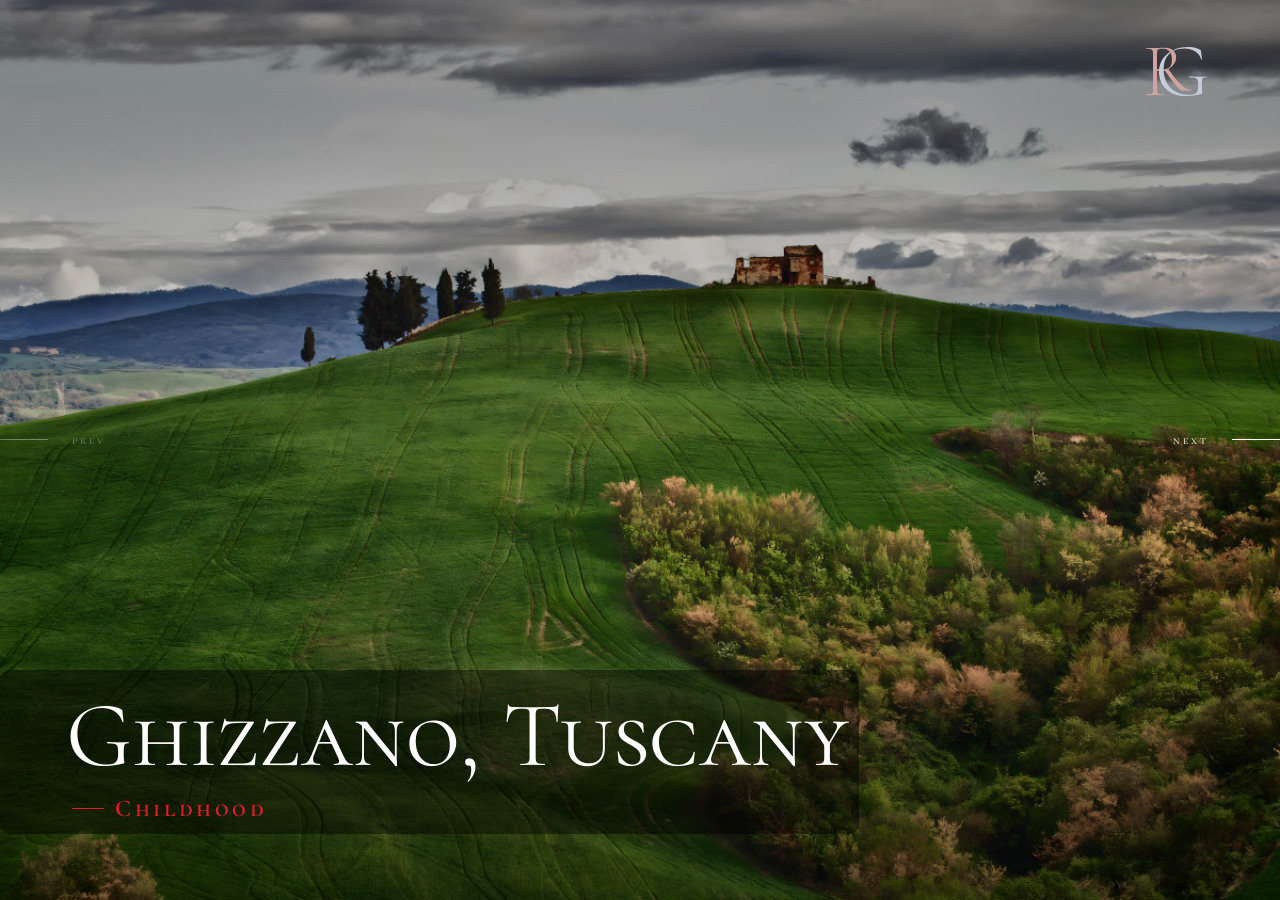
==== commit 8bac81a6: "Contact" ====
--- a/about/index.html
+++ b/about/index.html
@@ -1,41 +1,55 @@
-<html><head>
+<html>
+  <head>
     <title>About | Rosaria Giorgi</title>
     <!-- Metadata -->
     <meta charset="utf-8" />
-    <meta name="viewport" content="width=device-width, initial-scale=1">
-    <meta property="og:title" content="About Rosaria Giorgi">
-    <meta property="og:description" content="Mystery Writer">
-    <meta property="og:image" content="https://www.rosariagiorgi.com/assets/images/RosariaGiorgi-face.jpg">
+    <meta name="viewport" content="width=device-width, initial-scale=1" />
+    <meta property="og:title" content="About Rosaria Giorgi" />
+    <meta property="og:description" content="Mystery Writer" />
+    <meta
+      property="og:image"
+      content="https://www.rosariagiorgi.com/assets/images/RosariaGiorgi-face.jpg"
+    />
 
     <!-- Favicon -->
-    <link rel="icon" href="../assets/images/RG.svg">
+    <link rel="icon" href="../assets/images/RG.svg" />
     <!-- CSS Plugins -->
-    <link rel="stylesheet" href="../assets/css/plugins.min.css">
+    <link rel="stylesheet" href="../assets/css/plugins.min.css" />
     <!-- Custom CSS File -->
-    <link rel="stylesheet" href="../assets/css/style.css">
-    <link href='https://fonts.googleapis.com/css?family=Cormorant SC' rel='stylesheet'>
-    <link href='https://fonts.googleapis.com/css?family=Charm' rel='stylesheet'>
+    <link rel="stylesheet" href="../assets/css/style.css" />
+    <link
+      href="https://fonts.googleapis.com/css?family=Cormorant SC"
+      rel="stylesheet"
+    />
+    <link
+      href="https://fonts.googleapis.com/css?family=Charm"
+      rel="stylesheet"
+    />
   </head>
   <body>
-    <div class="ms-main-container loaded" style="opacity: 1;">
+    <div class="ms-main-container loaded" style="opacity: 1">
       <!-- Preloader -->
       <div class="ms-preloader"></div>
       <!-- Header -->
-      <header class="ms-header navbar-white" >
+      <header class="ms-header navbar-white">
         <nav class="ms-nav">
-          <div class="ms-logo nodisplay" >
+          <div class="ms-logo nodisplay">
             <a href="index.html" data-type="page-transition">
-              <div class="logo-dark"><img src="../assets/images/RG.svg" alt="logo image"></div>
-              <div class="logo-light current"><img src="../assets/images/RG.svg" alt="logo image"></div>
+              <div class="logo-dark">
+                <img src="../assets/images/RG.svg" alt="logo image" />
+              </div>
+              <div class="logo-light current">
+                <img src="../assets/images/RG.svg" alt="logo image" />
+              </div>
             </a>
           </div>
           <button class="hamburger" type="button" data-toggle="navigation">
-          <span class="hamburger-box" >
-            <span class="hamburger-label"></span>
-            <span class="hamburger-inner logo-light current">
-                <img src="../assets/images/RG.svg" alt="logo image">
+            <span class="hamburger-box">
+              <span class="hamburger-label"></span>
+              <span class="hamburger-inner logo-light current">
+                <img src="../assets/images/RG.svg" alt="logo image" />
+              </span>
             </span>
-          </span>
           </button>
           <div class="height-full-viewport">
             <ul class="ms-navbar">
@@ -50,7 +64,7 @@
               <li class="nav-item">
                 <a href="../thelessunkind" data-type="page-transition">
                   <span class="ms-btn">Books</span>
-                  <span class="nav-item__label">Mystery Novels</span>
+                  <span class="nav-item__label">The Less Unkind</span>
                 </a>
               </li>
               <!-- Nav Link -->
@@ -60,6 +74,13 @@
                   <span class="nav-item__label">A bit about me</span>
                 </a>
               </li>
+              <!-- Nav Link -->
+              <li class="nav-item">
+                <a href="../contact" data-type="page-transition">
+                  <span class="ms-btn">Contact</span>
+                  <span class="nav-item__label">Get in touch</span>
+                </a>
+              </li>
             </ul>
           </div>
         </nav>
@@ -73,169 +94,286 @@
             <div class="swiper-slide">
               <div class="slide-inner" data-swiper-parallax="45%">
                 <div class="overlay"></div>
-                <div class="slide-inner--image" style="background-image: url('../assets/images/Ghizzano-1.jpg')"></div>
+                <div
+                  class="slide-inner--image"
+                  style="
+                    background-image: url('../assets/images/Ghizzano-1.jpg');
+                  "
+                ></div>
                 <div class="slide-inner--info dark_background">
                   <div id="Childhood-popover" class="rg-popover" popover>
                     <p>
-                      I grew up in a quaint little Italian village, nestled among the rolling hills of Tuscany.
-                       With more books than people, I read all the time, devouring every genre that came my way.
+                      I grew up in a quaint little Italian village, nestled
+                      among the rolling hills of Tuscany. With more books than
+                      people, I read all the time, devouring every genre that
+                      came my way.
                     </p>
                   </div>
                   <h1>Ghizzano, Tuscany</h1>
-                  <button popovertarget="Childhood-popover" class="ms-btn--slider">Childhood</button>
-                </div>
-              </div>
-            </div>
-            <!-- Slide -->
-            <div class="swiper-slide">
-              <div class="slide-inner" data-swiper-parallax="45%">
-                <div class="overlay"></div>
-                <div class="slide-inner--image" style="background-image: url('../assets/images/Pisa-2.jpg')">
-                </div>
+                  <button
+                    popovertarget="Childhood-popover"
+                    class="ms-btn--slider"
+                  >
+                    Childhood
+                  </button>
+                </div>
+              </div>
+            </div>
+            <!-- Slide -->
+            <div class="swiper-slide">
+              <div class="slide-inner" data-swiper-parallax="45%">
+                <div class="overlay"></div>
+                <div
+                  class="slide-inner--image"
+                  style="background-image: url('../assets/images/Pisa-2.jpg')"
+                ></div>
                 <div class="slide-inner--info dark_background">
                   <div id="University-popover" class="rg-popover" popover>
                     <p>
-                      I studied Scandinavian Languages and Literature, graduating summa cum
-  laude from the University of Pisa.
-                    </p>
-                </div>
+                      I studied Scandinavian Languages and Literature,
+                      graduating summa cum laude from the University of Pisa.
+                    </p>
+                  </div>
                   <h1>Pisa, Italy</h1>
-                  <button popovertarget="University-popover" class="ms-btn--slider">University</button>
-                </div>
-              </div>
-            </div>
-            <!-- Slide -->
-            <div class="swiper-slide">
-              <div class="slide-inner" data-swiper-parallax="45%">
-                <div class="overlay"></div>
-                <div class="slide-inner--image" style="background-image: url('../assets/images/Copenhagen-4.webp')">
-                </div>
+                  <button
+                    popovertarget="University-popover"
+                    class="ms-btn--slider"
+                  >
+                    University
+                  </button>
+                </div>
+              </div>
+            </div>
+            <!-- Slide -->
+            <div class="swiper-slide">
+              <div class="slide-inner" data-swiper-parallax="45%">
+                <div class="overlay"></div>
+                <div
+                  class="slide-inner--image"
+                  style="
+                    background-image: url('../assets/images/Copenhagen-4.webp');
+                  "
+                ></div>
                 <div class="slide-inner--info dark_background">
                   <div id="Researcher-popover" class="rg-popover" popover>
                     <p>
                       My thesis took me to Copenhagen. I stumbled across the
-  bold idea of a Denmark-Sweden bridge, which would later captivate audiences worldwide when starring in its own TV show …<i>The
-  Bridge</i>.
-                    </p>                    
+                      bold idea of a Denmark-Sweden bridge, which would later
+                      captivate audiences worldwide when starring in its own TV
+                      show …<i>The Bridge</i>.
+                    </p>
                   </div>
 
                   <h1>Copenhagen, Denmark</h1>
-                  <button popovertarget="Researcher-popover" class="ms-btn--slider">Researcher</button>
-                </div>
-              </div>
-            </div>
-            <!-- Slide -->
-            <div class="swiper-slide">
-              <div class="slide-inner" data-swiper-parallax="45%">
-                <div class="overlay"></div>
-                <div class="slide-inner--image" style="background-image: url('../assets/images/Dublin-1.jpg')">
-                </div>
+                  <button
+                    popovertarget="Researcher-popover"
+                    class="ms-btn--slider"
+                  >
+                    Researcher
+                  </button>
+                </div>
+              </div>
+            </div>
+            <!-- Slide -->
+            <div class="swiper-slide">
+              <div class="slide-inner" data-swiper-parallax="45%">
+                <div class="overlay"></div>
+                <div
+                  class="slide-inner--image"
+                  style="background-image: url('../assets/images/Dublin-1.jpg')"
+                ></div>
                 <div class="slide-inner--info dark_background">
                   <div id="Entrepreneur-popover" class="rg-popover" popover>
                     <p>
-                      The Celtic Tiger transformed me into an entrepreneur. I founded a fashion startup 
-                      and spent over a decade in Dublin, mastering the art of dodging raindrops.
-                    </p>                    
+                      The Celtic Tiger transformed me into an entrepreneur. I
+                      founded a fashion startup and spent over a decade in
+                      Dublin, mastering the art of dodging raindrops.
+                    </p>
                   </div>
 
                   <h1>Dublin, Ireland</h1>
-                  <button popovertarget="Entrepreneur-popover" class="ms-btn--slider">Entrepreneur</button>
-                </div>
-              </div>
-            </div>
-            <!-- Slide -->
-            <div class="swiper-slide">
-              <div class="slide-inner" data-swiper-parallax="45%">
-                <div class="overlay"></div>
-                <div class="slide-inner--image" style="background-image: url('../assets/images/Xauxa-1.jpg')">
-                </div>
+                  <button
+                    popovertarget="Entrepreneur-popover"
+                    class="ms-btn--slider"
+                  >
+                    Entrepreneur
+                  </button>
+                </div>
+              </div>
+            </div>
+            <!-- Slide -->
+            <div class="swiper-slide">
+              <div class="slide-inner" data-swiper-parallax="45%">
+                <div class="overlay"></div>
+                <div
+                  class="slide-inner--image"
+                  style="background-image: url('../assets/images/Xauxa-1.jpg')"
+                ></div>
                 <div class="slide-inner--info dark_background">
                   <div id="Startups-popover" class="rg-popover" popover>
                     <p>
-                      I’ve been a founder in fashion, technology, travel and even chocolate startups. 
-                      These ventures have taken me on a thrilling journey where style meets innovation and 
+                      I’ve been a founder in fashion, technology, travel and
+                      even chocolate startups. These ventures have taken me on a
+                      thrilling journey where style meets innovation and
                       wanderlust fuels progress.
-                    </p>                    
+                    </p>
                   </div>
 
                   <h1>The World</h1>
-                  <button popovertarget="Startups-popover" class="ms-btn--slider">Startups</button>
-                </div>
-              </div>
-            </div>
-            <!-- Slide -->
-            <div class="swiper-slide">
-              <div class="slide-inner" data-swiper-parallax="45%">
-                <div class="overlay"></div>
-                <div class="slide-inner--image" style="background-image: url('../assets/images/Puccino-1.jpg')">
-                </div>
+                  <button
+                    popovertarget="Startups-popover"
+                    class="ms-btn--slider"
+                  >
+                    Startups
+                  </button>
+                </div>
+              </div>
+            </div>
+            <!-- Slide -->
+            <div class="swiper-slide">
+              <div class="slide-inner" data-swiper-parallax="45%">
+                <div class="overlay"></div>
+                <div
+                  class="slide-inner--image"
+                  style="
+                    background-image: url('../assets/images/Puccino-1.jpg');
+                  "
+                ></div>
                 <div class="slide-inner--info dark_background">
                   <div id="Author-popover" class="rg-popover" popover>
                     <p>
-                      I swapped the Irish rain for the
-  Canadian snow when I moved to Toronto, where I currently live with my husband and
-  our feline overlord, Puccino, aka The King of Toronto.
-                    </p>                    
+                      I swapped the Irish rain for the Canadian snow when I
+                      moved to Toronto, where I currently live with my husband
+                      and our feline overlord, Puccino, aka The King of Toronto.
+                    </p>
                   </div>
                   <h1>Toronto, Canada</h1>
-                  <button popovertarget="Author-popover" class="ms-btn--slider">Author</button>
-                </div>
-              </div>
-            </div>            
-            <!-- Slide -->
-            <div class="swiper-slide">
-              <div class="slide-inner" data-swiper-parallax="45%">
-                <div class="overlay"></div>
-                <div class="slide-inner--image" style="background-image: url('../assets/images/RosariaGiorgi-3.jpg')">
-                </div>
-                <div class="slide-inner--info dark_background">
-
-                    <h6>
-                      <a href="https://x.com/giorgirosaria" target="_blank">
-                          <svg xmlns="http://www.w3.org/2000/svg"  viewBox="0 0 50 50" width="32px" fill="white"><path d="M 5.9199219 6 L 20.582031 27.375 L 6.2304688 44 L 9.4101562 44 L 21.986328 29.421875 L 31.986328 44 L 44 44 L 28.681641 21.669922 L 42.199219 6 L 39.029297 6 L 27.275391 19.617188 L 17.933594 6 L 5.9199219 6 z M 9.7167969 8 L 16.880859 8 L 40.203125 42 L 33.039062 42 L 9.7167969 8 z"/></svg>
-                      </a>
-                      &nbsp;&nbsp;&nbsp;
-                      <a href="https://instagram.com/rosaria.giorgi" target="_blank">
-                        <svg xmlns="http://www.w3.org/2000/svg"  viewBox="0 0 50 50" width="32px"  fill="white"><path d="M 16 3 C 8.8324839 3 3 8.8324839 3 16 L 3 34 C 3 41.167516 8.8324839 47 16 47 L 34 47 C 41.167516 47 47 41.167516 47 34 L 47 16 C 47 8.8324839 41.167516 3 34 3 L 16 3 z M 16 5 L 34 5 C 40.086484 5 45 9.9135161 45 16 L 45 34 C 45 40.086484 40.086484 45 34 45 L 16 45 C 9.9135161 45 5 40.086484 5 34 L 5 16 C 5 9.9135161 9.9135161 5 16 5 z M 37 11 A 2 2 0 0 0 35 13 A 2 2 0 0 0 37 15 A 2 2 0 0 0 39 13 A 2 2 0 0 0 37 11 z M 25 14 C 18.936712 14 14 18.936712 14 25 C 14 31.063288 18.936712 36 25 36 C 31.063288 36 36 31.063288 36 25 C 36 18.936712 31.063288 14 25 14 z M 25 16 C 29.982407 16 34 20.017593 34 25 C 34 29.982407 29.982407 34 25 34 C 20.017593 34 16 29.982407 16 25 C 16 20.017593 20.017593 16 25 16 z"/></svg>
+                  <button popovertarget="Author-popover" class="ms-btn--slider">
+                    Author
+                  </button>
+                </div>
+              </div>
+            </div>
+            <!-- Slide -->
+            <div class="swiper-slide">
+              <div class="slide-inner" data-swiper-parallax="45%">
+                <div class="overlay"></div>
+                <div
+                  class="slide-inner--image"
+                  style="
+                    background-image: url('../assets/images/RosariaGiorgi-3.jpg');
+                  "
+                ></div>
+                <div class="slide-inner--info dark_background">
+                  <h6>
+                    <a href="https://x.com/giorgirosaria" target="_blank">
+                      <svg
+                        xmlns="http://www.w3.org/2000/svg"
+                        viewBox="0 0 50 50"
+                        width="32px"
+                        fill="white"
+                      >
+                        <path
+                          d="M 5.9199219 6 L 20.582031 27.375 L 6.2304688 44 L 9.4101562 44 L 21.986328 29.421875 L 31.986328 44 L 44 44 L 28.681641 21.669922 L 42.199219 6 L 39.029297 6 L 27.275391 19.617188 L 17.933594 6 L 5.9199219 6 z M 9.7167969 8 L 16.880859 8 L 40.203125 42 L 33.039062 42 L 9.7167969 8 z"
+                        />
+                      </svg>
+                    </a>
+                    &nbsp;&nbsp;&nbsp;
+                    <a
+                      href="https://instagram.com/rosaria.giorgi"
+                      target="_blank"
+                    >
+                      <svg
+                        xmlns="http://www.w3.org/2000/svg"
+                        viewBox="0 0 50 50"
+                        width="32px"
+                        fill="white"
+                      >
+                        <path
+                          d="M 16 3 C 8.8324839 3 3 8.8324839 3 16 L 3 34 C 3 41.167516 8.8324839 47 16 47 L 34 47 C 41.167516 47 47 41.167516 47 34 L 47 16 C 47 8.8324839 41.167516 3 34 3 L 16 3 z M 16 5 L 34 5 C 40.086484 5 45 9.9135161 45 16 L 45 34 C 45 40.086484 40.086484 45 34 45 L 16 45 C 9.9135161 45 5 40.086484 5 34 L 5 16 C 5 9.9135161 9.9135161 5 16 5 z M 37 11 A 2 2 0 0 0 35 13 A 2 2 0 0 0 37 15 A 2 2 0 0 0 39 13 A 2 2 0 0 0 37 11 z M 25 14 C 18.936712 14 14 18.936712 14 25 C 14 31.063288 18.936712 36 25 36 C 31.063288 36 36 31.063288 36 25 C 36 18.936712 31.063288 14 25 14 z M 25 16 C 29.982407 16 34 20.017593 34 25 C 34 29.982407 29.982407 34 25 34 C 20.017593 34 16 29.982407 16 25 C 16 20.017593 20.017593 16 25 16 z"
+                        />
+                      </svg>
                     </a>
                     &nbsp;&nbsp;&nbsp;&nbsp;
-                      <a href="mailto:info@rosariagiorgi.com" target="_blank">
-                        <svg xmlns="http://www.w3.org/2000/svg" viewBox="0 0 512 512" width="32px"  fill="white">
+                    <a href="mailto:info@rosariagiorgi.com" target="_blank">
+                      <svg
+                        xmlns="http://www.w3.org/2000/svg"
+                        viewBox="0 0 512 512"
+                        width="32px"
+                        fill="white"
+                      >
+                        <g>
                           <g>
-                            <g>
-                              <path d="M503.83,78.979H8.17c-4.513,0-8.17,3.658-8.17,8.17v337.702c0,4.512,3.657,8.17,8.17,8.17h495.66
-                                c4.513,0,8.17-3.658,8.17-8.17V87.149C512,82.637,508.343,78.979,503.83,78.979z M495.66,416.681H16.34V95.319H495.66V416.681z"/>
-                            </g>
+                            <path
+                              d="M503.83,78.979H8.17c-4.513,0-8.17,3.658-8.17,8.17v337.702c0,4.512,3.657,8.17,8.17,8.17h495.66
+                                c4.513,0,8.17-3.658,8.17-8.17V87.149C512,82.637,508.343,78.979,503.83,78.979z M495.66,416.681H16.34V95.319H495.66V416.681z"
+                            />
                           </g>
+                        </g>
+                        <g>
                           <g>
-                            <g>
-                              <path d="M473.351,386.123L330.108,256l143.24-130.123c3.34-3.034,3.588-8.201,0.555-11.541c-3.035-3.34-8.202-3.586-11.542-0.553
+                            <path
+                              d="M473.351,386.123L330.108,256l143.24-130.123c3.34-3.034,3.588-8.201,0.555-11.541c-3.035-3.34-8.202-3.586-11.542-0.553
                                 L256,301.246L49.642,113.786c-3.338-3.033-8.506-2.788-11.542,0.553c-3.034,3.34-2.787,8.507,0.554,11.541L181.892,256
                                 L38.655,386.12c-3.34,3.034-3.588,8.201-0.553,11.541c1.612,1.775,3.828,2.677,6.05,2.677c1.961,0,3.926-0.702,5.491-2.123
                                 l144.4-131.177l56.464,51.293c1.558,1.415,3.525,2.123,5.494,2.123c1.968,0,3.936-0.707,5.494-2.123l56.465-51.294
                                 l144.404,131.181c1.565,1.422,3.531,2.123,5.491,2.123c2.222,0,4.437-0.902,6.05-2.677
-                                C476.939,394.324,476.692,389.157,473.351,386.123z"/>
-                            </g>
+                                C476.939,394.324,476.692,389.157,473.351,386.123z"
+                            />
                           </g>
-                        </svg>
+                        </g>
+                      </svg>
                     </a>
-                    </h6>
-                  <a href="mailto:info@rosariagiorgi.com"  class="ms-btn--slider">Get in Touch</a>
+                  </h6>
+                  <a href="mailto:info@rosariagiorgi.com" class="ms-btn--slider"
+                    >Get in Touch</a
+                  >
                 </div>
               </div>
             </div>
           </div>
           <div class="swiper-nav-btn">
             <div class="swiper-button-prev swiper-button-white">prev</div>
-            <div class="swiper-button-next swiper-button-white swiper-button-disabled">next</div>
+            <div
+              class="swiper-button-next swiper-button-white swiper-button-disabled"
+            >
+              next
+            </div>
           </div>
           <!-- Pagination -->
           <div class="expanded-timeline">
-            <div class="expanded-timeline__counter"><span>4</span><span>4</span></div>
-            <div class="swiper-pagination swiper-pagination-progress"><span class="swiper-pagination-progressbar" style="transform: translate3d(0px, 0px, 0px) scaleX(1) scaleY(1); transition-duration: 1000ms;"></span></div>
+            <div class="expanded-timeline__counter">
+              <span>4</span><span>4</span>
+            </div>
+            <div class="swiper-pagination swiper-pagination-progress">
+              <span
+                class="swiper-pagination-progressbar"
+                style="
+                  transform: translate3d(0px, 0px, 0px) scaleX(1) scaleY(1);
+                  transition-duration: 1000ms;
+                "
+              ></span>
+            </div>
             <div class="scroll-message">
-              <svg xmlns="http://www.w3.org/2000/svg" viewBox="0 0 16.5 15.98" class="scroll-svg"><title>Asset 1</title><g>
-              <g data-name="Layer 1"><polygon fill="#fff" points="0 4.64 0.71 5.34 3.85 2.2 3.85 15.98 4.85 15.98 4.85 2.2 8 5.34 8.71 4.64 4.35 0.29 0 4.64"></polygon><polygon fill="#fff" points="11.65 0 11.65 13.79 8.5 10.64 7.79 11.35 12.15 15.7 16.5 11.35 15.79 10.64 12.65 13.79 12.65 0 11.65 0"></polygon></g></g></svg>Scroll
+              <svg
+                xmlns="http://www.w3.org/2000/svg"
+                viewBox="0 0 16.5 15.98"
+                class="scroll-svg"
+              >
+                <title>Asset 1</title>
+                <g>
+                  <g data-name="Layer 1">
+                    <polygon
+                      fill="#fff"
+                      points="0 4.64 0.71 5.34 3.85 2.2 3.85 15.98 4.85 15.98 4.85 2.2 8 5.34 8.71 4.64 4.35 0.29 0 4.64"
+                    ></polygon>
+                    <polygon
+                      fill="#fff"
+                      points="11.65 0 11.65 13.79 8.5 10.64 7.79 11.35 12.15 15.7 16.5 11.35 15.79 10.64 12.65 13.79 12.65 0 11.65 0"
+                    ></polygon>
+                  </g>
+                </g></svg
+              >Scroll
             </div>
           </div>
         </div>
@@ -244,10 +382,13 @@
     </div>
     <!-- JS Libraries -->
     <!-- jquery-2.1.3.min js -->
-    <script type="text/javascript" src="../assets/js/jquery-3.2.1.min.js"></script>
+    <script
+      type="text/javascript"
+      src="../assets/js/jquery-3.2.1.min.js"
+    ></script>
     <!-- Vendors -->
     <script type="text/javascript" src="../assets/js/plugins.min.js"></script>
     <!-- Main js -->
     <script type="text/javascript" src="../assets/js/main.js"></script>
-  
-</body></html>+  </body>
+</html>
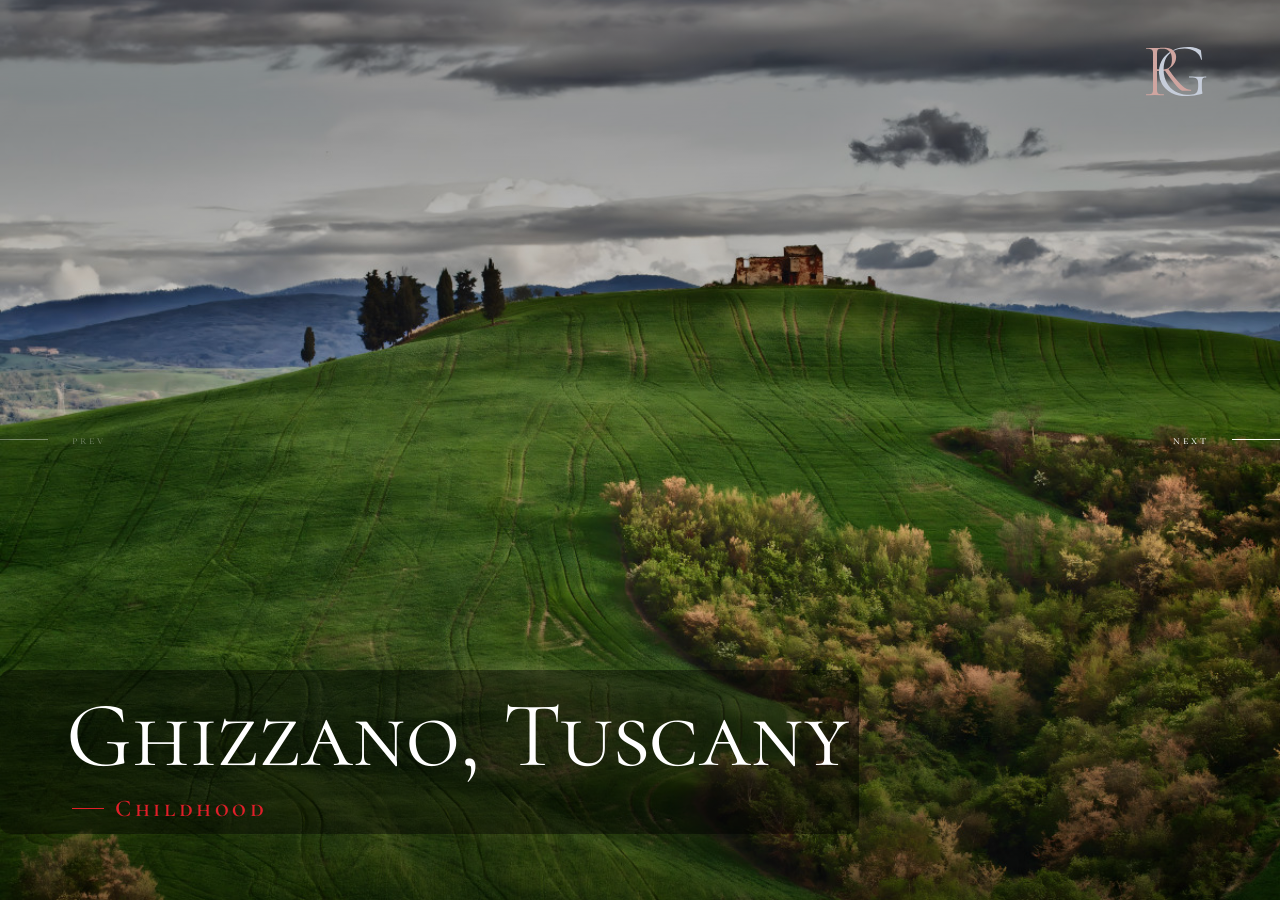
==== commit 76b0d677: "svg tag" ====
--- a/about/index.html
+++ b/about/index.html
@@ -372,7 +372,7 @@
                       points="11.65 0 11.65 13.79 8.5 10.64 7.79 11.35 12.15 15.7 16.5 11.35 15.79 10.64 12.65 13.79 12.65 0 11.65 0"
                     ></polygon>
                   </g>
-                </g></svg
+                </g></svg>
               >Scroll
             </div>
           </div>
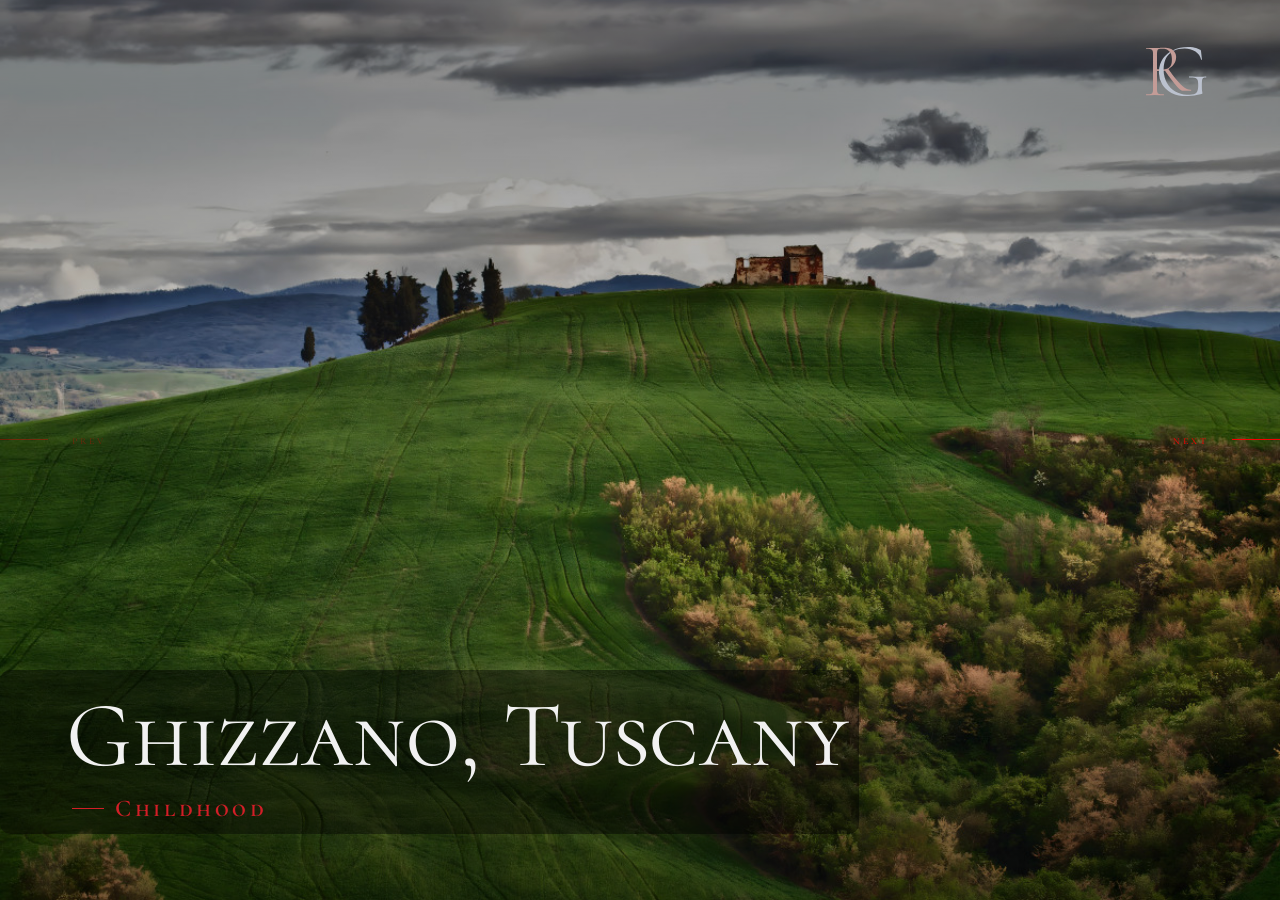
==== commit bf805da2: "bluesky" ====
--- a/about/index.html
+++ b/about/index.html
@@ -266,19 +266,6 @@
                 ></div>
                 <div class="slide-inner--info dark_background">
                   <h6>
-                    <a href="https://x.com/giorgirosaria" target="_blank">
-                      <svg
-                        xmlns="http://www.w3.org/2000/svg"
-                        viewBox="0 0 50 50"
-                        width="32px"
-                        fill="white"
-                      >
-                        <path
-                          d="M 5.9199219 6 L 20.582031 27.375 L 6.2304688 44 L 9.4101562 44 L 21.986328 29.421875 L 31.986328 44 L 44 44 L 28.681641 21.669922 L 42.199219 6 L 39.029297 6 L 27.275391 19.617188 L 17.933594 6 L 5.9199219 6 z M 9.7167969 8 L 16.880859 8 L 40.203125 42 L 33.039062 42 L 9.7167969 8 z"
-                        />
-                      </svg>
-                    </a>
-                    &nbsp;&nbsp;&nbsp;
                     <a
                       href="https://instagram.com/rosaria.giorgi"
                       target="_blank"
@@ -294,6 +281,40 @@
                         />
                       </svg>
                     </a>
+                    &nbsp;&nbsp;&nbsp;
+                    <a
+                      href="https://bsky.app/profile/rosariagiorgi.com"
+                      target="_blank"
+                    >
+                      <svg
+                        xmlns="http://www.w3.org/2000/svg"
+                        viewBox="0 0 24 24"
+                        fill="none"
+                        stroke="white"
+                        stroke-width="1"
+                        stroke-linecap="round"
+                        stroke-linejoin="round"
+                        width="32px"
+                      >
+                        <path
+                          d="M6.335 5.144c-1.654 -1.199 -4.335 -2.127 -4.335 .826c0 .59 .35 4.953 .556 5.661c.713 2.463 3.13 2.75 5.444 2.369c-4.045 .665 -4.889 3.208 -2.667 5.41c1.03 1.018 1.913 1.59 2.667 1.59c2 0 3.134 -2.769 3.5 -3.5c.333 -.667 .5 -1.167 .5 -1.5c0 .333 .167 .833 .5 1.5c.366 .731 1.5 3.5 3.5 3.5c.754 0 1.637 -.571 2.667 -1.59c2.222 -2.203 1.378 -4.746 -2.667 -5.41c2.314 .38 4.73 .094 5.444 -2.369c.206 -.708 .556 -5.072 .556 -5.661c0 -2.953 -2.68 -2.025 -4.335 -.826c-2.293 1.662 -4.76 5.048 -5.665 6.856c-.905 -1.808 -3.372 -5.194 -5.665 -6.856z"
+                        />
+                      </svg>
+                    </a>
+                    &nbsp;&nbsp;&nbsp;
+                    <a href="https://x.com/giorgirosaria" target="_blank">
+                      <svg
+                        xmlns="http://www.w3.org/2000/svg"
+                        viewBox="0 0 50 50"
+                        width="32px"
+                        fill="white"
+                      >
+                        <path
+                          d="M 5.9199219 6 L 20.582031 27.375 L 6.2304688 44 L 9.4101562 44 L 21.986328 29.421875 L 31.986328 44 L 44 44 L 28.681641 21.669922 L 42.199219 6 L 39.029297 6 L 27.275391 19.617188 L 17.933594 6 L 5.9199219 6 z M 9.7167969 8 L 16.880859 8 L 40.203125 42 L 33.039062 42 L 9.7167969 8 z"
+                        />
+                      </svg>
+                    </a>
+
                     &nbsp;&nbsp;&nbsp;&nbsp;
                     <a href="mailto:info@rosariagiorgi.com" target="_blank">
                       <svg
@@ -372,7 +393,8 @@
                       points="11.65 0 11.65 13.79 8.5 10.64 7.79 11.35 12.15 15.7 16.5 11.35 15.79 10.64 12.65 13.79 12.65 0 11.65 0"
                     ></polygon>
                   </g>
-                </g></svg>
+                </g>
+              </svg>
               >Scroll
             </div>
           </div>
--- a/assets/css/style.css
+++ b/assets/css/style.css
@@ -570,7 +570,7 @@
 .swiper-button-prev,
 .swiper-button-next {
     text-transform: none;
-    color: #fff;
+    color: red;
     letter-spacing: .2em;
     line-height: 2em;
     font-size: 12px;
@@ -598,7 +598,7 @@
     content: "";
     width: 4em;
     height: 1px;
-    background-color: #fff;
+    background-color: red;
     position: absolute;
     left: 0;
     top: calc(50% - 1px);
@@ -610,7 +610,7 @@
     content: "";
     width: 4em;
     height: 1px;
-    background-color: #fff;
+    background-color: red;
     position: absolute;
     right: 0;
     top: calc(50% - 1px);
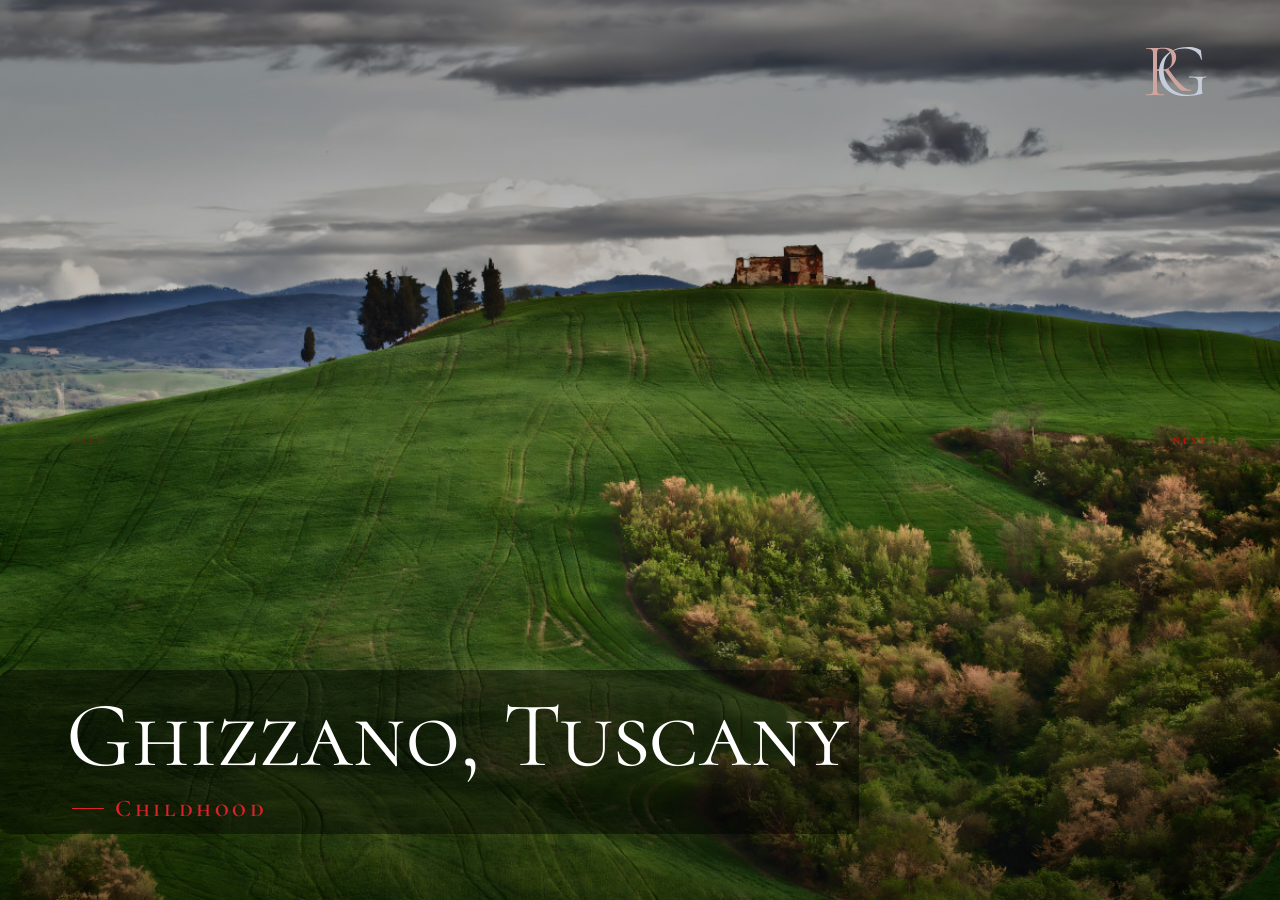
==== commit cc3e0c3c: "remove twitter" ====
--- a/about/index.html
+++ b/about/index.html
@@ -301,19 +301,6 @@
                         />
                       </svg>
                     </a>
-                    &nbsp;&nbsp;&nbsp;
-                    <a href="https://x.com/giorgirosaria" target="_blank">
-                      <svg
-                        xmlns="http://www.w3.org/2000/svg"
-                        viewBox="0 0 50 50"
-                        width="32px"
-                        fill="white"
-                      >
-                        <path
-                          d="M 5.9199219 6 L 20.582031 27.375 L 6.2304688 44 L 9.4101562 44 L 21.986328 29.421875 L 31.986328 44 L 44 44 L 28.681641 21.669922 L 42.199219 6 L 39.029297 6 L 27.275391 19.617188 L 17.933594 6 L 5.9199219 6 z M 9.7167969 8 L 16.880859 8 L 40.203125 42 L 33.039062 42 L 9.7167969 8 z"
-                        />
-                      </svg>
-                    </a>
 
                     &nbsp;&nbsp;&nbsp;&nbsp;
                     <a href="mailto:info@rosariagiorgi.com" target="_blank">
--- a/assets/css/style.css
+++ b/assets/css/style.css
@@ -1234,6 +1234,11 @@
         user-select: none;
     }
 
+    .right-image {
+        width: 95%;
+        text-align: right;
+    }
+
     .slide-inner--info p {
         margin-left: 5;
         margin-right: 5;
